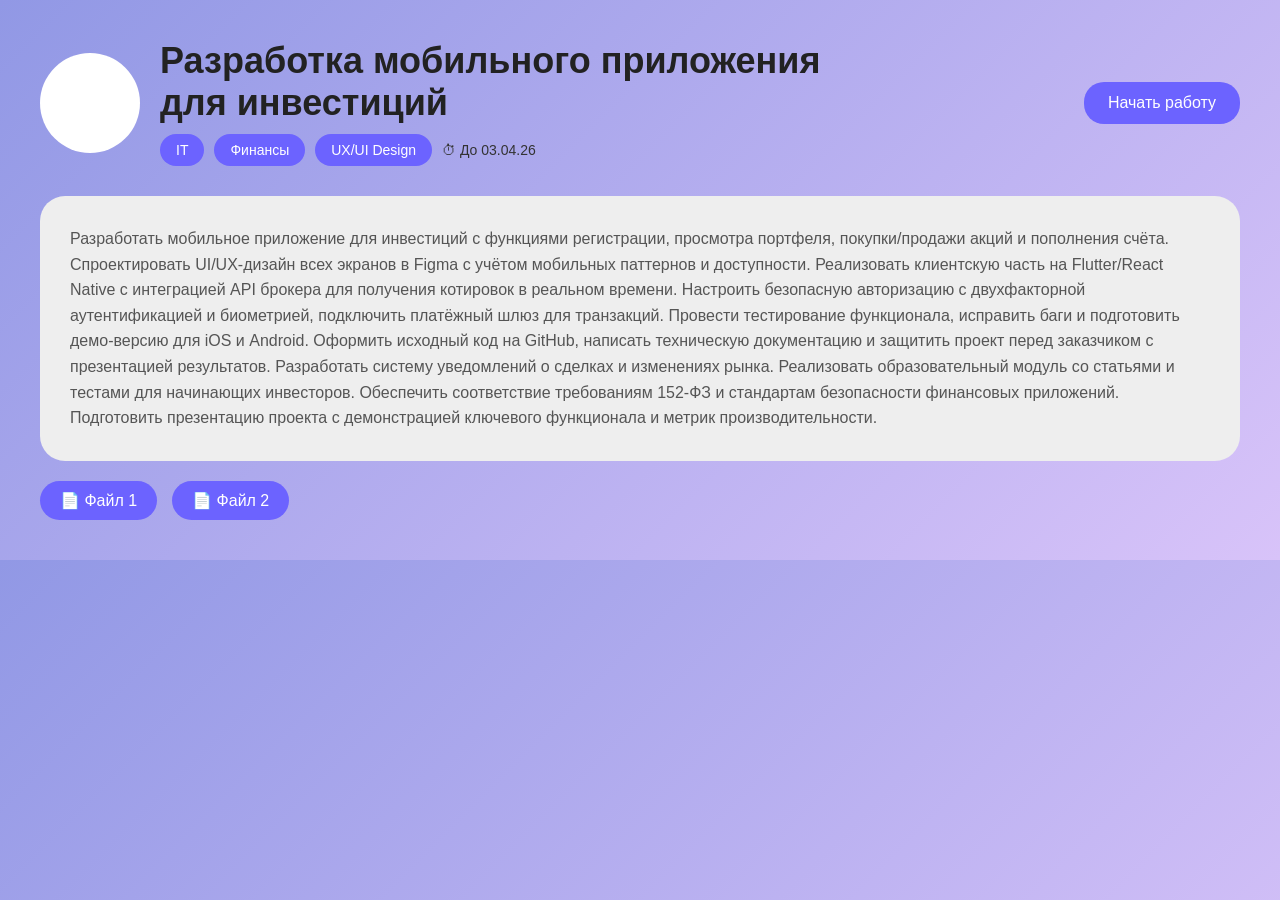
==== templates/case.html @ e2cee4fd "Add files via upload" ====
<!DOCTYPE html>
<html lang="ru">
<head>
  <meta charset="UTF-8">
  <title>Инвестиции</title>
  <style>
    body {
      margin: 0;
      font-family: Bahnschrift, sans-serif;
      background: linear-gradient(135deg, #9198e5, #D8C3F9);
    }

    .container {
      padding: 40px;
    }

    .header {
      display: flex;
      align-items: center;
      justify-content: space-between;
    }

    .left {
      display: flex;
      align-items: center;
      gap: 20px;
    }

    .logo {
      width: 100px;
      height: 100px;
      border-radius: 50%;
      background: white;
    }

    h1 {
      font-size: 36px;
      margin: 0;
      color: #222;
    }

    .tags {
      margin-top: 10px;
      display: flex;
      gap: 10px;
      align-items: center;
    }

    .tag {
      background: #6c63ff;
      color: white;
      padding: 8px 16px;
      border-radius: 20px;
      font-size: 14px;
    }

    .deadline {
      display: flex;
      align-items: center;
      gap: 5px;
      font-size: 14px;
      color: #333;
    }

    .button {
      background: #6c63ff;
      color: white;
      padding: 12px 24px;
      border-radius: 20px;
      text-decoration: none;
      font-size: 16px;
    }

    .card {
      margin-top: 30px;
      background: #eee;
      border-radius: 25px;
      padding: 30px;
      color: #555;
      line-height: 1.6;
    }

    .files {
      margin-top: 20px;
      display: flex;
      gap: 15px;
    }

    .file-btn {
      display: flex;
      align-items: center;
      gap: 10px;
      background: #6c63ff;
      color: white;
      padding: 10px 20px;
      border-radius: 20px;
      text-decoration: none;
    }
  </style>
</head>
<body>
  <div class="container">
    <div class="header">
      <div class="left">
        <div class="logo"></div>
        <div>
          <h1>Разработка мобильного приложения<br>для инвестиций</h1>
          <div class="tags">
            <div class="tag">IT</div>
            <div class="tag">Финансы</div>
            <div class="tag">UX/UI Design</div>
            <div class="deadline">⏱ До 03.04.26</div>
          </div>
        </div>
      </div>
      <a href="#" class="button">Начать работу</a>
    </div>

    <div class="card">
      Разработать мобильное приложение для инвестиций с функциями регистрации, просмотра портфеля, покупки/продажи акций и пополнения счёта. Спроектировать UI/UX-дизайн всех экранов в Figma с учётом мобильных паттернов и доступности. Реализовать клиентскую часть на Flutter/React Native с интеграцией API брокера для получения котировок в реальном времени. Настроить безопасную авторизацию с двухфакторной аутентификацией и биометрией, подключить платёжный шлюз для транзакций. Провести тестирование функционала, исправить баги и подготовить демо-версию для iOS и Android. Оформить исходный код на GitHub, написать техническую документацию и защитить проект перед заказчиком с презентацией результатов. Разработать систему уведомлений о сделках и изменениях рынка. Реализовать образовательный модуль со статьями и тестами для начинающих инвесторов. Обеспечить соответствие требованиям 152-ФЗ и стандартам безопасности финансовых приложений. Подготовить презентацию проекта с демонстрацией ключевого функционала и метрик производительности.
    </div>

    <div class="files">
      <a href="#" class="file-btn">📄 Файл 1</a>
      <a href="#" class="file-btn">📄 Файл 2</a>
    </div>
  </div>
</body>
</html>
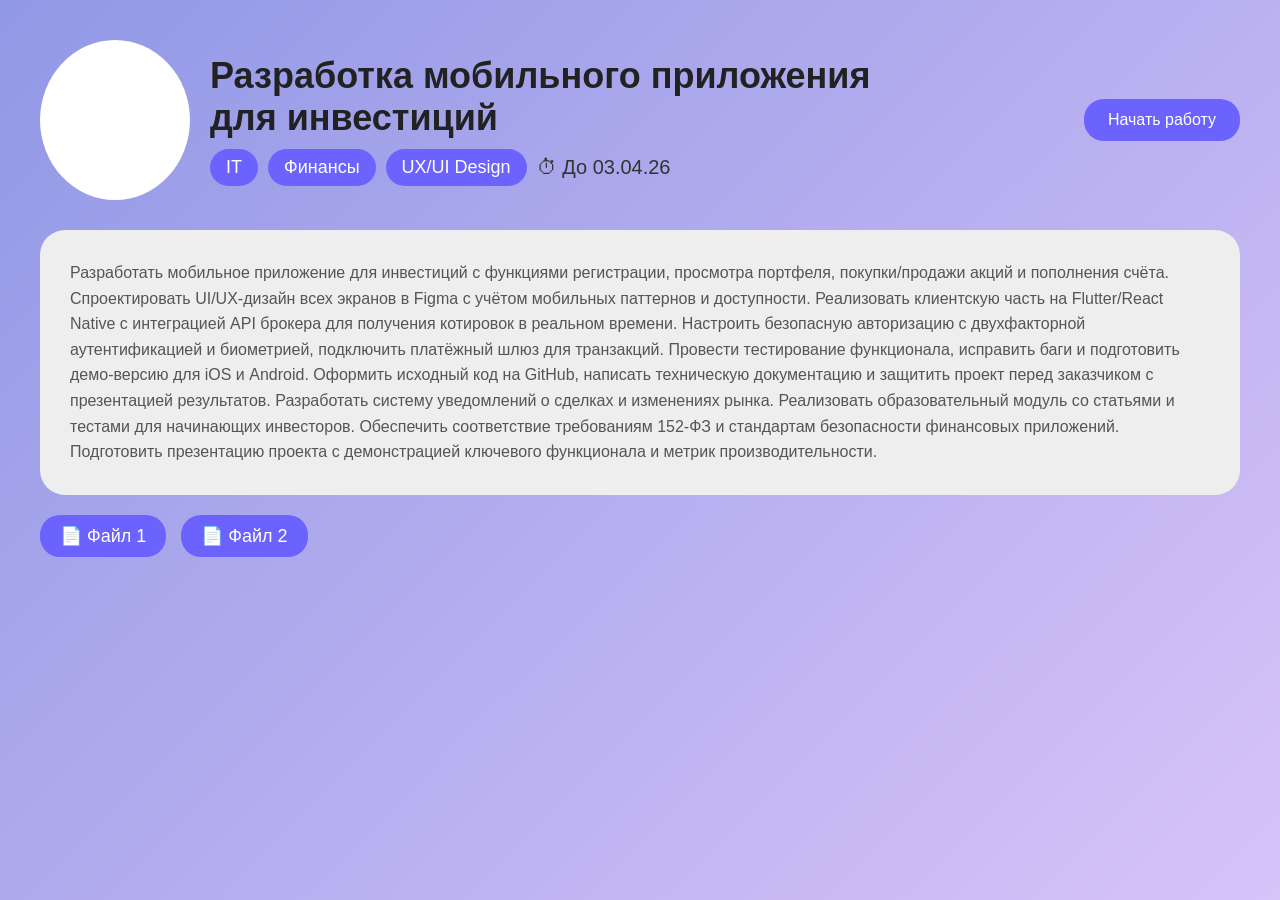
==== commit b52783c8: "style(templates): minor style improvements" ====
--- a/templates/case.html
+++ b/templates/case.html
@@ -8,6 +8,10 @@
       margin: 0;
       font-family: Bahnschrift, sans-serif;
       background: linear-gradient(135deg, #9198e5, #D8C3F9);
+      background-repeat: no-repeat;
+      background-attachment: fixed;
+      background-size: cover;
+      min-width: 600px;
     }
 
     .container {
@@ -27,8 +31,10 @@
     }
 
     .logo {
-      width: 100px;
-      height: 100px;
+      width: 150px;
+      height: 150px;
+      min-width: 150px;
+      min-height: 160px;
       border-radius: 50%;
       background: white;
     }
@@ -51,14 +57,14 @@
       color: white;
       padding: 8px 16px;
       border-radius: 20px;
-      font-size: 14px;
+      font-size: 18px;
     }
 
     .deadline {
       display: flex;
       align-items: center;
       gap: 5px;
-      font-size: 14px;
+      font-size: 20px;
       color: #333;
     }
 
@@ -84,6 +90,7 @@
       margin-top: 20px;
       display: flex;
       gap: 15px;
+      font-size: 18px;
     }
 
     .file-btn {
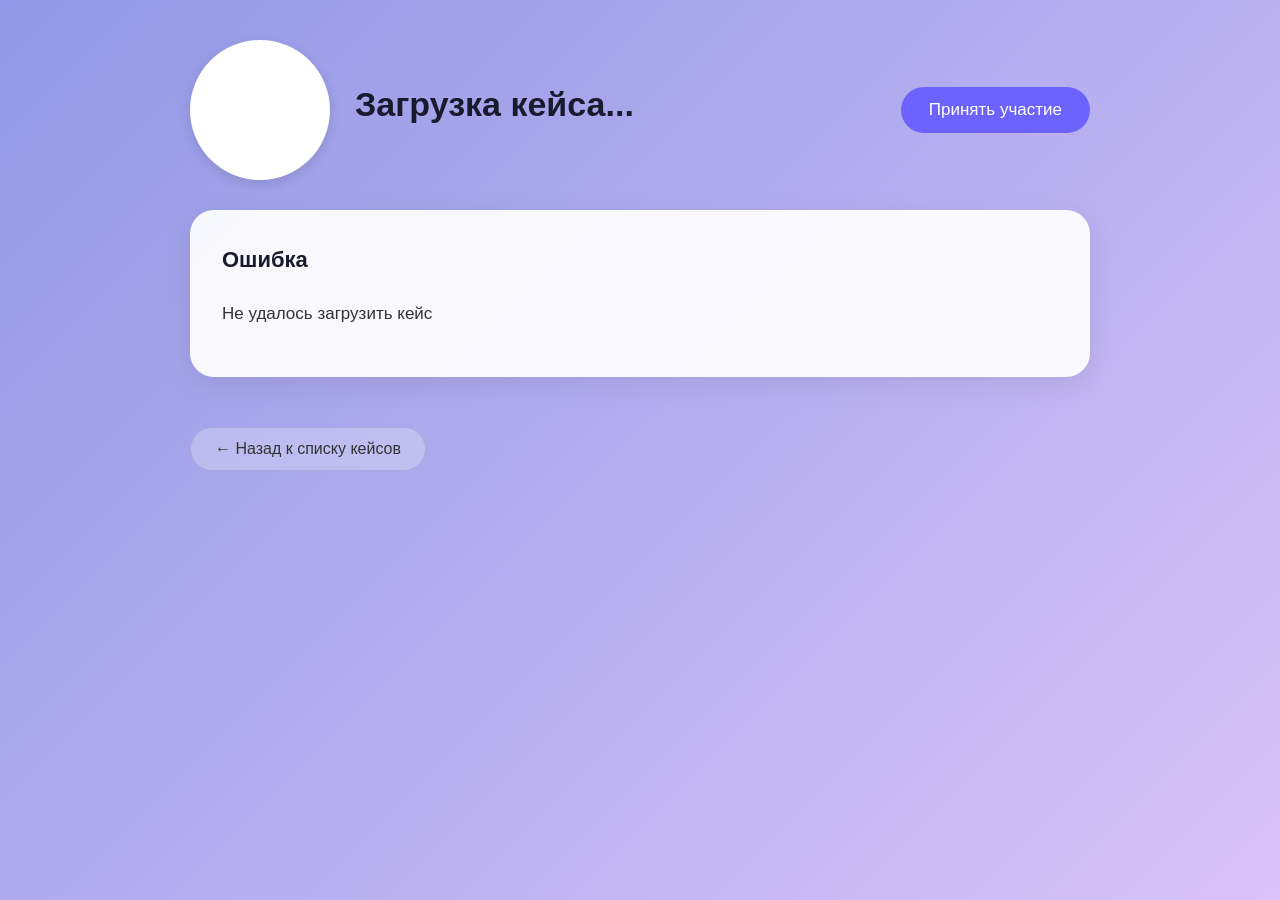
==== commit 3aa0720f: "send sol" ====
--- a/templates/case.html
+++ b/templates/case.html
@@ -2,7 +2,7 @@
 <html lang="ru">
 <head>
   <meta charset="UTF-8">
-  <title>Инвестиции</title>
+  <title>Просмотр кейса</title>
   <style>
     body {
       margin: 0;
@@ -11,126 +11,348 @@
       background-repeat: no-repeat;
       background-attachment: fixed;
       background-size: cover;
+      color: #222;
       min-width: 600px;
     }
 
-    .container {
-      padding: 40px;
-    }
+    .container { max-width: 900px; margin: 0 auto; padding: 40px; }
 
     .header {
       display: flex;
       align-items: center;
       justify-content: space-between;
-    }
-
-    .left {
-      display: flex;
-      align-items: center;
-      gap: 20px;
-    }
+      margin-bottom: 30px;
+    }
+
+    .left { display: flex; align-items: center; gap: 25px; }
 
     .logo {
-      width: 150px;
-      height: 150px;
-      min-width: 150px;
-      min-height: 160px;
+      width: 140px;
+      height: 140px;
+      min-width: 140px;
       border-radius: 50%;
       background: white;
-    }
-
-    h1 {
-      font-size: 36px;
-      margin: 0;
-      color: #222;
-    }
-
-    .tags {
-      margin-top: 10px;
-      display: flex;
-      gap: 10px;
-      align-items: center;
-    }
+      flex-shrink: 0;
+      box-shadow: 0 4px 12px rgba(0,0,0,0.12);
+    }
+
+    h1 { font-size: 34px; margin: 0; color: #1a1a2e; line-height: 1.2; }
+
+    .case-id { font-size: 20px; color: #444; margin-top: 6px; }
+
+    .tags { margin-top: 12px; display: flex; flex-wrap: wrap; gap: 12px; }
 
     .tag {
       background: #6c63ff;
       color: white;
-      padding: 8px 16px;
-      border-radius: 20px;
-      font-size: 18px;
-    }
-
-    .deadline {
+      padding: 8px 18px;
+      border-radius: 24px;
+      font-size: 17px;
+    }
+
+    .info-line {
       display: flex;
       align-items: center;
-      gap: 5px;
-      font-size: 20px;
+      gap: 6px;
+      font-size: 19px;
       color: #333;
+      margin-top: 8px;
     }
 
     .button {
       background: #6c63ff;
       color: white;
+      padding: 13px 28px;
+      border-radius: 30px;
+      font-size: 17px;
+      font-weight: 500;
+      transition: background 0.2s;
+      border: none;
+      cursor: pointer;
+    }
+
+    .button:hover { background: #5a52e0; }
+    .button:disabled { opacity: 0.6; cursor: not-allowed; }
+
+    .card {
+      background: rgba(255, 255, 255, 0.92);
+      border-radius: 24px;
+      padding: 32px;
+      color: #333;
+      line-height: 1.65;
+      font-size: 17px;
+      box-shadow: 0 8px 30px rgba(0,0,0,0.08);
+      margin-bottom: 30px;
+    }
+
+    .card h3 { margin-top: 0; color: #1a1a2e; font-size: 22px; }
+
+    .back-btn {
+      display: inline-block;
+      margin-top: 20px;
       padding: 12px 24px;
-      border-radius: 20px;
+      background: rgba(255,255,255,0.25);
+      color: #333;
       text-decoration: none;
+      border-radius: 30px;
       font-size: 16px;
-    }
-
-    .card {
-      margin-top: 30px;
-      background: #eee;
-      border-radius: 25px;
+      border: 1px solid rgba(0,0,0,0.1);
+    }
+
+    .back-btn:hover { background: rgba(255,255,255,0.4); }
+
+    /* Модалка */
+    .modal {
+      display: none;
+      position: fixed;
+      inset: 0;
+      background: rgba(0,0,0,0.5);
+      align-items: center;
+      justify-content: center;
+      z-index: 1000;
+    }
+
+    .modal-content {
+      background: white;
       padding: 30px;
-      color: #555;
-      line-height: 1.6;
-    }
-
-    .files {
+      border-radius: 16px;
+      width: 90%;
+      max-width: 480px;
+      box-shadow: 0 10px 40px rgba(0,0,0,0.25);
+    }
+
+    .modal-header {
+      display: flex;
+      justify-content: space-between;
+      align-items: center;
+      margin-bottom: 20px;
+    }
+
+    .close { font-size: 28px; cursor: pointer; color: #777; }
+
+    .files-list {
       margin-top: 20px;
-      display: flex;
-      gap: 15px;
-      font-size: 18px;
-    }
-
-    .file-btn {
-      display: flex;
-      align-items: center;
-      gap: 10px;
-      background: #6c63ff;
-      color: white;
-      padding: 10px 20px;
-      border-radius: 20px;
-      text-decoration: none;
-    }
+      padding: 12px;
+      background: #f8f9fa;
+      border-radius: 12px;
+    }
+
+    .file-item {
+      padding: 8px 0;
+      border-bottom: 1px solid #eee;
+    }
+
+    .file-item:last-child { border-bottom: none; }
   </style>
 </head>
 <body>
+
   <div class="container">
     <div class="header">
       <div class="left">
         <div class="logo"></div>
         <div>
-          <h1>Разработка мобильного приложения<br>для инвестиций</h1>
-          <div class="tags">
-            <div class="tag">IT</div>
-            <div class="tag">Финансы</div>
-            <div class="tag">UX/UI Design</div>
-            <div class="deadline">⏱ До 03.04.26</div>
-          </div>
+          <h1 id="case-title">Загрузка кейса...</h1>
+          <div class="case-id" id="case-id"></div>
+          <div class="tags" id="tags"></div>
         </div>
       </div>
-      <a href="#" class="button">Начать работу</a>
+
+      <div id="action-buttons">
+        <button id="join-case-btn" class="button">Принять участие</button>
+      </div>
     </div>
 
-    <div class="card">
-      Разработать мобильное приложение для инвестиций с функциями регистрации, просмотра портфеля, покупки/продажи акций и пополнения счёта. Спроектировать UI/UX-дизайн всех экранов в Figma с учётом мобильных паттернов и доступности. Реализовать клиентскую часть на Flutter/React Native с интеграцией API брокера для получения котировок в реальном времени. Настроить безопасную авторизацию с двухфакторной аутентификацией и биометрией, подключить платёжный шлюз для транзакций. Провести тестирование функционала, исправить баги и подготовить демо-версию для iOS и Android. Оформить исходный код на GitHub, написать техническую документацию и защитить проект перед заказчиком с презентацией результатов. Разработать систему уведомлений о сделках и изменениях рынка. Реализовать образовательный модуль со статьями и тестами для начинающих инвесторов. Обеспечить соответствие требованиям 152-ФЗ и стандартам безопасности финансовых приложений. Подготовить презентацию проекта с демонстрацией ключевого функционала и метрик производительности.
+    <div class="card" id="caseContent"></div>
+
+    <div id="my-files-section" style="display:none;">
+      <h3 style="margin-bottom:12px;">Мои отправленные решения</h3>
+      <div class="files-list" id="files-list"></div>
     </div>
 
-    <div class="files">
-      <a href="#" class="file-btn">📄 Файл 1</a>
-      <a href="#" class="file-btn">📄 Файл 2</a>
+    <a href="/cases" class="back-btn">← Назад к списку кейсов</a>
+  </div>
+
+  <!-- Модальное окно для загрузки файла -->
+  <div id="upload-modal" class="modal">
+    <div class="modal-content">
+      <div class="modal-header">
+        <h2>Отправить решение</h2>
+        <span class="close" id="close-modal">&times;</span>
+      </div>
+      <input type="file" id="file-input" accept=".pdf,.doc,.docx,.zip,.rar,.png,.jpg,.jpeg">
+      <p style="margin: 15px 0; color: #555; font-size: 14px;">
+        Максимальный размер: 50 МБ<br>
+        Рекомендуемые форматы: PDF, Word, архивы, изображения
+      </p>
+      <button id="submit-file-btn" class="button" style="width:100%;">Отправить файл</button>
     </div>
   </div>
+
+  <script>
+    const caseId = window.location.pathname.split('/').pop();
+    let hasJoined = false; // можно потом заменить на реальную проверку с бэкенда
+
+    // -------------------------------------------------------------------------
+    // Форматирование даты
+    // -------------------------------------------------------------------------
+    function formatRussianDate(isoDate) {
+      if (!isoDate) return '—';
+      try {
+        const date = new Date(isoDate);
+        if (isNaN(date)) return '—';
+        return date.toLocaleDateString('ru-RU', {
+          day: 'numeric',
+          month: 'long',
+          year: 'numeric'
+        });
+      } catch {
+        return isoDate;
+      }
+    }
+
+    function escapeHtml(text) {
+      if (!text) return '';
+      return text.replace(/[&<>"']/g, m => ({
+        '&': '&amp;', '<': '&lt;', '>': '&gt;',
+        '"': '&quot;', "'": '&#039;'
+      })[m]);
+    }
+
+
+    async function loadCase() {
+      try {
+        const res = await fetch(`/api/cases/${caseId}`);
+        if (!res.ok) throw new Error("Не удалось загрузить кейс");
+        const data = await res.json();
+
+        document.getElementById("case-title").textContent = data.company_name || "Кейс без названия";
+        document.getElementById("case-id").textContent = `Кейс #${data.id}`;
+
+        const areas = JSON.parse(data.areas || '[]');
+        document.getElementById("tags").innerHTML = areas
+          .map(a => `<div class="tag">${escapeHtml(a)}</div>`).join('');
+
+        const performers = JSON.parse(data.performers || '[]');
+
+        document.getElementById("caseContent").innerHTML = `
+          <h3>Описание</h3>
+          <p>${escapeHtml(data.description || 'Описание отсутствует')}</p>
+
+          ${performers.length ? `
+            <h3>Текущие / желаемые участники</h3>
+            <div class="tags">
+              ${performers.map(p => `<div class="tag">${escapeHtml(p)}</div>`).join('')}
+            </div>
+          ` : ''}
+
+          <h3>Сроки</h3>
+          <div class="info-line">⏱ Дедлайн: ${formatRussianDate(data.end_time)}</div>
+        `;
+
+        // Здесь можно запросить статус участия пользователя
+        // await checkParticipationStatus();
+
+      } catch (e) {
+        document.getElementById("caseContent").innerHTML = `<h3>Ошибка</h3><p>${e.message}</p>`;
+      }
+    }
+
+
+    document.getElementById("join-case-btn").addEventListener("click", async () => {
+      try {
+        const res = await fetch(`/api/join_case/${caseId}`, { method: "POST" });
+        const data = await res.json();
+
+        if (data.success) {
+  hasJoined = true;
+  updateActionButtons();
+  alert(data.message);
+}
+      } catch (err) {
+        alert("Ошибка сети");
+      }
+    });
+
+    function updateActionButtons() {
+      const container = document.getElementById("action-buttons");
+      if (hasJoined) {
+        container.innerHTML = `
+          <button id="submit-solution-btn" class="button">Отправить решение</button>
+        `;
+        document.getElementById("submit-solution-btn").addEventListener("click", openUploadModal);
+        document.getElementById("my-files-section").style.display = "block";
+      } else {
+        container.innerHTML = `
+          <button id="join-case-btn" class="button">Принять участие</button>
+        `;
+        document.getElementById("join-case-btn").addEventListener("click", arguments.callee);
+      }
+    }
+
+    const modal = document.getElementById("upload-modal");
+    const closeBtn = document.getElementById("close-modal");
+    const fileInput = document.getElementById("file-input");
+    const submitBtn = document.getElementById("submit-file-btn");
+
+    function openUploadModal() {
+      modal.style.display = "flex";
+      fileInput.value = ""; // сбрасываем выбор
+    }
+
+    closeBtn.onclick = () => modal.style.display = "none";
+    window.onclick = e => { if (e.target === modal) modal.style.display = "none"; };
+
+    submitBtn.addEventListener("click", async () => {
+      const file = fileInput.files[0];
+      if (!file) {
+        alert("Выберите файл");
+        return;
+      }
+
+      if (file.size > 50 * 1024 * 1024) {
+        alert("Файл слишком большой (максимум 50 МБ)");
+        return;
+      }
+
+      const formData = new FormData();
+      formData.append("file", file);
+      formData.append("case_id", caseId);
+
+      try {
+        const res = await fetch("/api/submit_solution", {
+          method: "POST",
+          body: formData
+        });
+
+        const data = await res.json();
+
+        if (data.success) {
+          alert("Решение успешно отправлено!");
+          modal.style.display = "none";
+
+          // Показываем файл локально
+          addLocalFileDisplay(file.name);
+          // fileInput.value = "";
+        } else {
+          alert(data.error || "Ошибка при отправке файла");
+        }
+      } catch (err) {
+        alert("Ошибка сети при загрузке");
+      }
+    });
+
+    function addLocalFileDisplay(filename) {
+      const list = document.getElementById("files-list");
+      const item = document.createElement("div");
+      item.className = "file-item";
+      item.innerHTML = `📄 ${escapeHtml(filename)} <small>(отправлено)</small>`;
+      list.appendChild(item);
+    }
+
+
+    loadCase();
+    // updateActionButtons();   ← раскомментировать, если нужно сразу показать по статусу
+  </script>
 </body>
 </html>
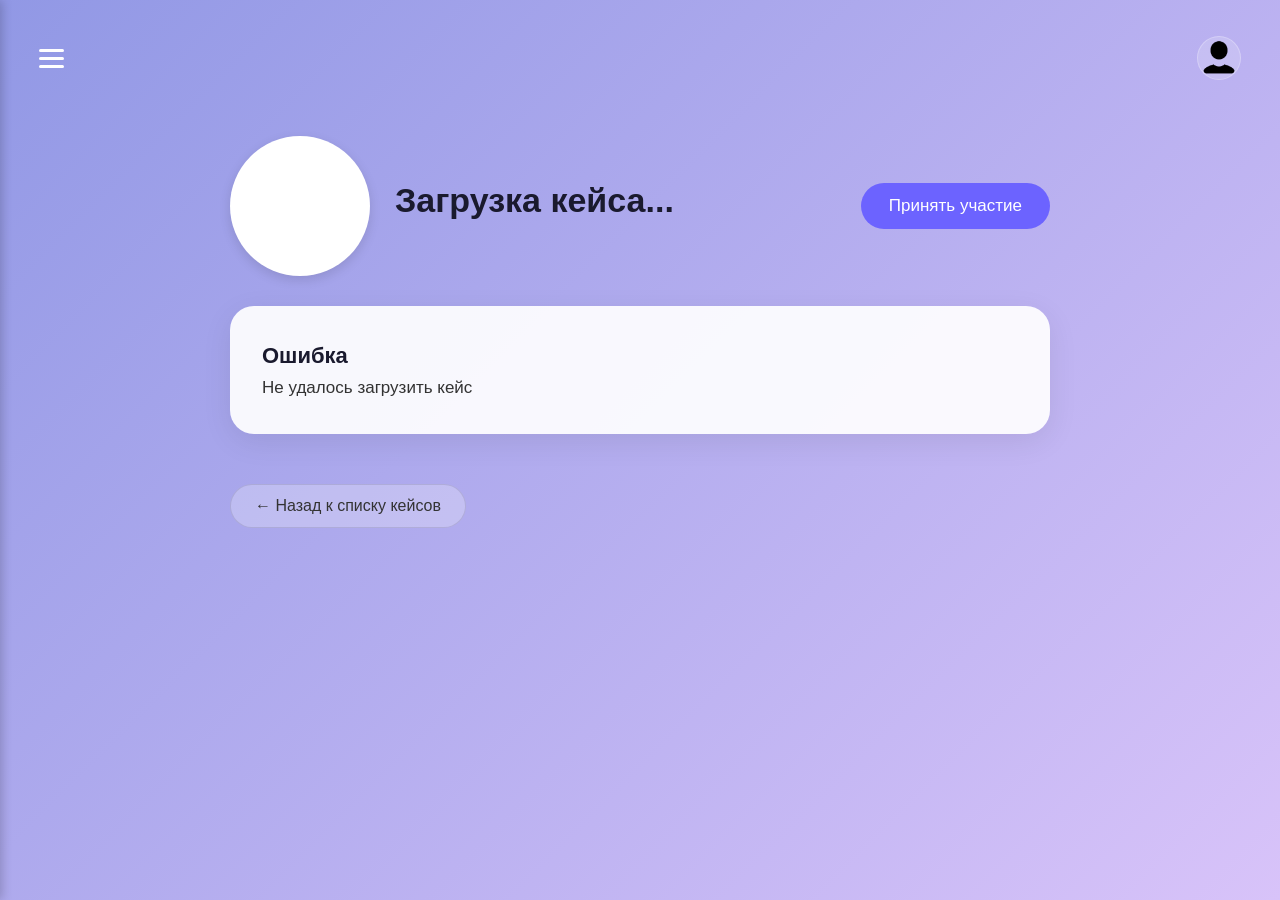
==== commit 7286e804: "impr(templates): style enhancements" ====
--- a/templates/case.html
+++ b/templates/case.html
@@ -4,6 +4,20 @@
   <meta charset="UTF-8">
   <title>Просмотр кейса</title>
   <style>
+    :root {
+        --primary-color: #6f2c80;
+        --accent-color: #b023d3;
+        --text-color: #000000;
+        --bg-gradient: linear-gradient(135deg, #9198e5, #D8C3F9);
+        --sidebar-width: 300px;
+    }
+
+    * {
+        margin: 0;
+        padding: 0;
+        box-sizing: border-box;
+    }
+
     body {
       margin: 0;
       font-family: Bahnschrift, sans-serif;
@@ -13,6 +27,138 @@
       background-size: cover;
       color: #222;
       min-width: 600px;
+    }
+
+    /* --- Шапка (Header) --- */
+    .main-header {
+        background-color: transparent;
+        padding: 1rem 0;
+        position: sticky;
+        top: 0;
+        width: 100%;
+        z-index: 100;
+    }
+
+    .header-container {
+        display: flex;
+        justify-content: space-between;
+        align-items: center;
+        max-width: 97%;
+        margin: 0 auto;
+        padding: 0 20px;
+    }
+
+    .sidebar-toggle {
+        background: none;
+        border: none;
+        cursor: pointer;
+        display: flex;
+        flex-direction: column;
+        gap: 5px;
+        margin-top: 20px;
+    }
+
+    .sidebar-toggle span {
+        display: block;
+        width: 25px;
+        height: 3px;
+        background-color: white;
+        border-radius: 2px;
+    }
+
+    .profile-btn {
+        width: 44px;
+        height: 44px;
+        background: rgba(255,255,255,0.18);
+        border-radius: 50%;
+        display: flex;
+        align-items: center;
+        justify-content: center;
+        border: 1px solid rgba(255,255,255,0.25);
+        transition: 0.2s;
+        overflow: hidden;
+        margin-top: 20px;
+        text-decoration: none;
+    }
+
+    .profile-btn:hover {
+        transform: scale(1.08);
+        background: rgba(255,255,255,0.28);
+    }
+
+    .profile-img {
+        width: 100%;
+        height: 100%;
+        object-fit: cover;
+    }
+
+    /* --- Сайдбар (Sidebar) --- */
+    .sidebar {
+        position: fixed;
+        top: 0;
+        left: calc(var(--sidebar-width) * -1);
+        width: var(--sidebar-width);
+        height: 100%;
+        background: white;
+        z-index: 1000;
+        transition: 0.3s ease;
+        box-shadow: 2px 0 10px rgba(0,0,0,0.2);
+    }
+
+    .sidebar.active {
+        left: 0;
+    }
+
+    .sidebar-header {
+        padding: 20px;
+        background: var(--primary-color);
+        color: white;
+        display: flex;
+        justify-content: space-between;
+        align-items: center;
+    }
+
+    .close-btn {
+        background: none;
+        border: none;
+        color: white;
+        font-size: 2rem;
+        cursor: pointer;
+    }
+
+    .sidebar-nav ul {
+        list-style: none;
+        padding: 20px;
+    }
+
+    .sidebar-nav li {
+        margin-bottom: 15px;
+    }
+
+    .sidebar-nav a {
+        text-decoration: none;
+        color: var(--text-color);
+        font-weight: 500;
+        transition: color 0.2s;
+    }
+
+    .sidebar-nav a:hover {
+        color: var(--accent-color);
+    }
+
+    .overlay {
+        position: fixed;
+        top: 0;
+        left: 0;
+        width: 100%;
+        height: 100%;
+        background: rgba(0,0,0,0.5);
+        display: none;
+        z-index: 999;
+    }
+
+    .overlay.active {
+        display: block;
     }
 
     .container { max-width: 900px; margin: 0 auto; padding: 40px; }
@@ -146,6 +292,38 @@
   </style>
 </head>
 <body>
+    <header class="main-header">
+        <div class="header-container">
+            <button class="sidebar-toggle" id="openSidebar" aria-label="Открыть меню">
+                <span></span>
+                <span></span>
+                <span></span>
+            </button>
+
+            <a href="/login" class="profile-btn">
+                <img src="/static/Person.png" alt="Профиль" class="profile-img">
+            </a>
+        </div>
+    </header>
+  
+    <aside class="sidebar" id="sidebar">
+        <div class="sidebar-header">
+            <h3>GETCASE</h3>
+            <button class="close-btn" id="closeSidebar">&times;</button>
+        </div>
+        <nav class="sidebar-nav">
+            <ul>
+                <li><a href="/profile">ПРОФИЛЬ</a></li>
+        <li><a href="/">ГЛАВНАЯ</a></li>
+                <li><a href="/my_cases">КЕЙСЫ В РАБОТЕ</a></li>
+                <li><a href="/cases">ВСЕ КЕЙСЫ</a></li>
+                <li><hr style="border: 0; border-top: 1px solid #eee; margin: 10px 0;"></li>
+                <li><a href="/logout">ВЫЙТИ ИЗ ПРОФИЛЯ</a></li>
+            </ul>
+        </nav>
+    </aside>
+
+    <div class="overlay" id="overlay"></div>
 
   <div class="container">
     <div class="header">
@@ -190,169 +368,219 @@
   </div>
 
   <script>
-    const caseId = window.location.pathname.split('/').pop();
-    let hasJoined = false; // можно потом заменить на реальную проверку с бэкенда
-
-    // -------------------------------------------------------------------------
-    // Форматирование даты
-    // -------------------------------------------------------------------------
-    function formatRussianDate(isoDate) {
-      if (!isoDate) return '—';
-      try {
-        const date = new Date(isoDate);
-        if (isNaN(date)) return '—';
-        return date.toLocaleDateString('ru-RU', {
-          day: 'numeric',
-          month: 'long',
-          year: 'numeric'
-        });
-      } catch {
-        return isoDate;
+    // Логика сайдбара
+    const openBtn = document.getElementById('openSidebar');
+    const closeBtn = document.getElementById('closeSidebar');
+    const sidebar = document.getElementById('sidebar');
+    const overlay = document.getElementsByClassName('overlay')[0];
+
+    function toggleSidebar() {
+        sidebar.classList.toggle('active');
+        overlay.classList.toggle('active');
+    }
+
+    openBtn.addEventListener('click', toggleSidebar);
+    closeBtn.addEventListener('click', toggleSidebar);
+    overlay.addEventListener('click', toggleSidebar);
+
+
+  const caseId = window.location.pathname.split('/').pop();
+  let hasJoined = false;
+
+  // ────────────────────────────────────────────────
+  // 1. Функция проверки статуса участия (уже есть, но улучшена)
+  // ────────────────────────────────────────────────
+  async function checkParticipationStatus() {
+    try {
+      const res = await fetch(`/api/participation_status/${caseId}`);
+      if (!res.ok) throw new Error(`Статус ${res.status}`);
+
+      const data = await res.json();
+      hasJoined = !!data.participates;
+
+      updateActionButtons();
+      document.getElementById("my-files-section").style.display = hasJoined ? "block" : "none";
+    } catch (err) {
+      console.error("Ошибка проверки участия:", err);
+      // на всякий случай оставляем false, чтобы не показывать кнопку отправки
+      hasJoined = false;
+      updateActionButtons();
+    }
+  }
+
+  // ────────────────────────────────────────────────
+  // 2. Самая важная функция — переключение кнопок
+  // ────────────────────────────────────────────────
+  function updateActionButtons() {
+    const container = document.getElementById("action-buttons");
+    if (!container) return;
+
+    if (hasJoined) {
+      container.innerHTML = `
+        <button id="submit-solution-btn" class="button">Отправить решение</button>
+      `;
+      const btn = document.getElementById("submit-solution-btn");
+      if (btn) btn.addEventListener("click", openUploadModal);
+    } else {
+      container.innerHTML = `
+        <button id="join-case-btn" class="button">Принять участие</button>
+      `;
+      const btn = document.getElementById("join-case-btn");
+      if (btn) btn.addEventListener("click", joinCaseHandler);
+    }
+  }
+
+  // ────────────────────────────────────────────────
+  // 3. Обработчик нажатия «Принять участие» (выносим отдельно)
+  // ────────────────────────────────────────────────
+  const joinCaseHandler = async function () {
+    try {
+      const res = await fetch(`/api/join_case/${caseId}`, { method: "POST" });
+      const data = await res.json();
+
+      if (data.success) {
+        hasJoined = true;
+        updateActionButtons();
+        document.getElementById("my-files-section").style.display = "block";
+
+        alert(data.message || "Вы успешно записались / уже участвуете");
+      } else {
+        alert(data.error || "Не удалось присоединиться");
       }
-    }
-
-    function escapeHtml(text) {
-      if (!text) return '';
-      return text.replace(/[&<>"']/g, m => ({
-        '&': '&amp;', '<': '&lt;', '>': '&gt;',
-        '"': '&quot;', "'": '&#039;'
-      })[m]);
-    }
-
-
-    async function loadCase() {
-      try {
-        const res = await fetch(`/api/cases/${caseId}`);
-        if (!res.ok) throw new Error("Не удалось загрузить кейс");
-        const data = await res.json();
-
-        document.getElementById("case-title").textContent = data.company_name || "Кейс без названия";
-        document.getElementById("case-id").textContent = `Кейс #${data.id}`;
-
-        const areas = JSON.parse(data.areas || '[]');
-        document.getElementById("tags").innerHTML = areas
-          .map(a => `<div class="tag">${escapeHtml(a)}</div>`).join('');
-
-        const performers = JSON.parse(data.performers || '[]');
-
-        document.getElementById("caseContent").innerHTML = `
-          <h3>Описание</h3>
-          <p>${escapeHtml(data.description || 'Описание отсутствует')}</p>
-
-          ${performers.length ? `
-            <h3>Текущие / желаемые участники</h3>
-            <div class="tags">
-              ${performers.map(p => `<div class="tag">${escapeHtml(p)}</div>`).join('')}
-            </div>
-          ` : ''}
-
-          <h3>Сроки</h3>
-          <div class="info-line">⏱ Дедлайн: ${formatRussianDate(data.end_time)}</div>
+    } catch (err) {
+      alert("Ошибка сети: " + err.message);
+    }
+  };
+
+  // ────────────────────────────────────────────────
+  // Остальные функции (без изменений, только порядок)
+  // ────────────────────────────────────────────────
+  function formatRussianDate(isoDate) {
+    if (!isoDate) return '—';
+    try {
+      const date = new Date(isoDate);
+      if (isNaN(date)) return '—';
+      return date.toLocaleDateString('ru-RU', {
+        day: 'numeric',
+        month: 'long',
+        year: 'numeric'
+      });
+    } catch {
+      return isoDate;
+    }
+  }
+
+  function escapeHtml(text) {
+    if (!text) return '';
+    return text.replace(/[&<>"']/g, m => ({
+      '&': '&amp;', '<': '&lt;', '>': '&gt;',
+      '"': '&quot;', "'": '&#039;'
+    })[m]);
+  }
+
+  async function loadCase() {
+    try {
+      const res = await fetch(`/api/cases/${caseId}`);
+      if (!res.ok) throw new Error("Не удалось загрузить кейс");
+      const data = await res.json();
+
+      	document.getElementById("case-title").innerHTML = `
+        <a href="/company/${data.organizer_id}" style="color: #1a1a2e; text-decoration: none;">
+            ${escapeHtml(data.company_name || "Компания не указана")}
+        </a>
         `;
-
-        // Здесь можно запросить статус участия пользователя
-        // await checkParticipationStatus();
-
-      } catch (e) {
-        document.getElementById("caseContent").innerHTML = `<h3>Ошибка</h3><p>${e.message}</p>`;
+      document.getElementById("case-id").textContent = `Кейс #${data.id}`;
+
+      const areas = JSON.parse(data.areas || '[]');
+      document.getElementById("tags").innerHTML = areas
+        .map(a => `<div class="tag">${escapeHtml(a)}</div>`).join('');
+
+      const performers = JSON.parse(data.performers || '[]');
+
+      document.getElementById("caseContent").innerHTML = `
+        <h3>Описание</h3>
+        <p>${escapeHtml(data.description || 'Описание отсутствует')}</p>
+
+        ${performers.length ? `
+          <h3>Текущие / желаемые участники</h3>
+          <div class="tags">
+            ${performers.map(p => `<div class="tag">${escapeHtml(p)}</div>`).join('')}
+          </div>
+        ` : ''}
+
+        <h3>Сроки</h3>
+        <div class="info-line">⏱ Дедлайн: ${formatRussianDate(data.end_time)}</div>
+      `;
+
+      // Самое важное — проверяем участие после загрузки данных
+      await checkParticipationStatus();
+
+    } catch (e) {
+      document.getElementById("caseContent").innerHTML = `<h3>Ошибка</h3><p>${e.message}</p>`;
+    }
+  }
+
+  // ────────────────────────────────────────────────
+  // Модалка загрузки файла
+  // ────────────────────────────────────────────────
+  const modal = document.getElementById("upload-modal");
+  const closeModalBtn = document.getElementById("close-modal");
+  const fileInput = document.getElementById("file-input");
+  const submitBtn = document.getElementById("submit-file-btn");
+
+  function openUploadModal() {
+    modal.style.display = "flex";
+    fileInput.value = "";
+  }
+
+  closeModalBtn.onclick = () => modal.style.display = "none";
+  window.onclick = e => { if (e.target === modal) modal.style.display = "none"; };
+
+  submitBtn.addEventListener("click", async () => {
+    const file = fileInput.files[0];
+    if (!file) return alert("Выберите файл");
+
+    if (file.size > 50 * 1024 * 1024) {
+      return alert("Файл слишком большой (макс. 50 МБ)");
+    }
+
+    const formData = new FormData();
+    formData.append("file", file);
+    formData.append("case_id", caseId);
+
+    try {
+      const res = await fetch("/api/submit_solution", {
+        method: "POST",
+        body: formData
+      });
+
+      const data = await res.json();
+
+      if (data.success) {
+        alert("Файл успешно отправлен!");
+        modal.style.display = "none";
+        addLocalFileDisplay(file.name);
+      } else {
+        alert(data.error || "Ошибка отправки");
       }
-    }
-
-
-    document.getElementById("join-case-btn").addEventListener("click", async () => {
-      try {
-        const res = await fetch(`/api/join_case/${caseId}`, { method: "POST" });
-        const data = await res.json();
-
-        if (data.success) {
-  hasJoined = true;
-  updateActionButtons();
-  alert(data.message);
-}
-      } catch (err) {
-        alert("Ошибка сети");
-      }
-    });
-
-    function updateActionButtons() {
-      const container = document.getElementById("action-buttons");
-      if (hasJoined) {
-        container.innerHTML = `
-          <button id="submit-solution-btn" class="button">Отправить решение</button>
-        `;
-        document.getElementById("submit-solution-btn").addEventListener("click", openUploadModal);
-        document.getElementById("my-files-section").style.display = "block";
-      } else {
-        container.innerHTML = `
-          <button id="join-case-btn" class="button">Принять участие</button>
-        `;
-        document.getElementById("join-case-btn").addEventListener("click", arguments.callee);
-      }
-    }
-
-    const modal = document.getElementById("upload-modal");
-    const closeBtn = document.getElementById("close-modal");
-    const fileInput = document.getElementById("file-input");
-    const submitBtn = document.getElementById("submit-file-btn");
-
-    function openUploadModal() {
-      modal.style.display = "flex";
-      fileInput.value = ""; // сбрасываем выбор
-    }
-
-    closeBtn.onclick = () => modal.style.display = "none";
-    window.onclick = e => { if (e.target === modal) modal.style.display = "none"; };
-
-    submitBtn.addEventListener("click", async () => {
-      const file = fileInput.files[0];
-      if (!file) {
-        alert("Выберите файл");
-        return;
-      }
-
-      if (file.size > 50 * 1024 * 1024) {
-        alert("Файл слишком большой (максимум 50 МБ)");
-        return;
-      }
-
-      const formData = new FormData();
-      formData.append("file", file);
-      formData.append("case_id", caseId);
-
-      try {
-        const res = await fetch("/api/submit_solution", {
-          method: "POST",
-          body: formData
-        });
-
-        const data = await res.json();
-
-        if (data.success) {
-          alert("Решение успешно отправлено!");
-          modal.style.display = "none";
-
-          // Показываем файл локально
-          addLocalFileDisplay(file.name);
-          // fileInput.value = "";
-        } else {
-          alert(data.error || "Ошибка при отправке файла");
-        }
-      } catch (err) {
-        alert("Ошибка сети при загрузке");
-      }
-    });
-
-    function addLocalFileDisplay(filename) {
-      const list = document.getElementById("files-list");
-      const item = document.createElement("div");
-      item.className = "file-item";
-      item.innerHTML = `📄 ${escapeHtml(filename)} <small>(отправлено)</small>`;
-      list.appendChild(item);
-    }
-
-
-    loadCase();
-    // updateActionButtons();   ← раскомментировать, если нужно сразу показать по статусу
-  </script>
+    } catch (err) {
+      alert("Ошибка сети");
+    }
+  });
+
+  function addLocalFileDisplay(filename) {
+    const list = document.getElementById("files-list");
+    const item = document.createElement("div");
+    item.className = "file-item";
+    item.innerHTML = `📄 ${escapeHtml(filename)} <small>(отправлено)</small>`;
+    list.appendChild(item);
+  }
+
+  // ────────────────────────────────────────────────
+  // Запуск
+  // ────────────────────────────────────────────────
+  loadCase();
+  // updateActionButtons();  // уже вызывается внутри checkParticipationStatus
+</script>
 </body>
 </html>
